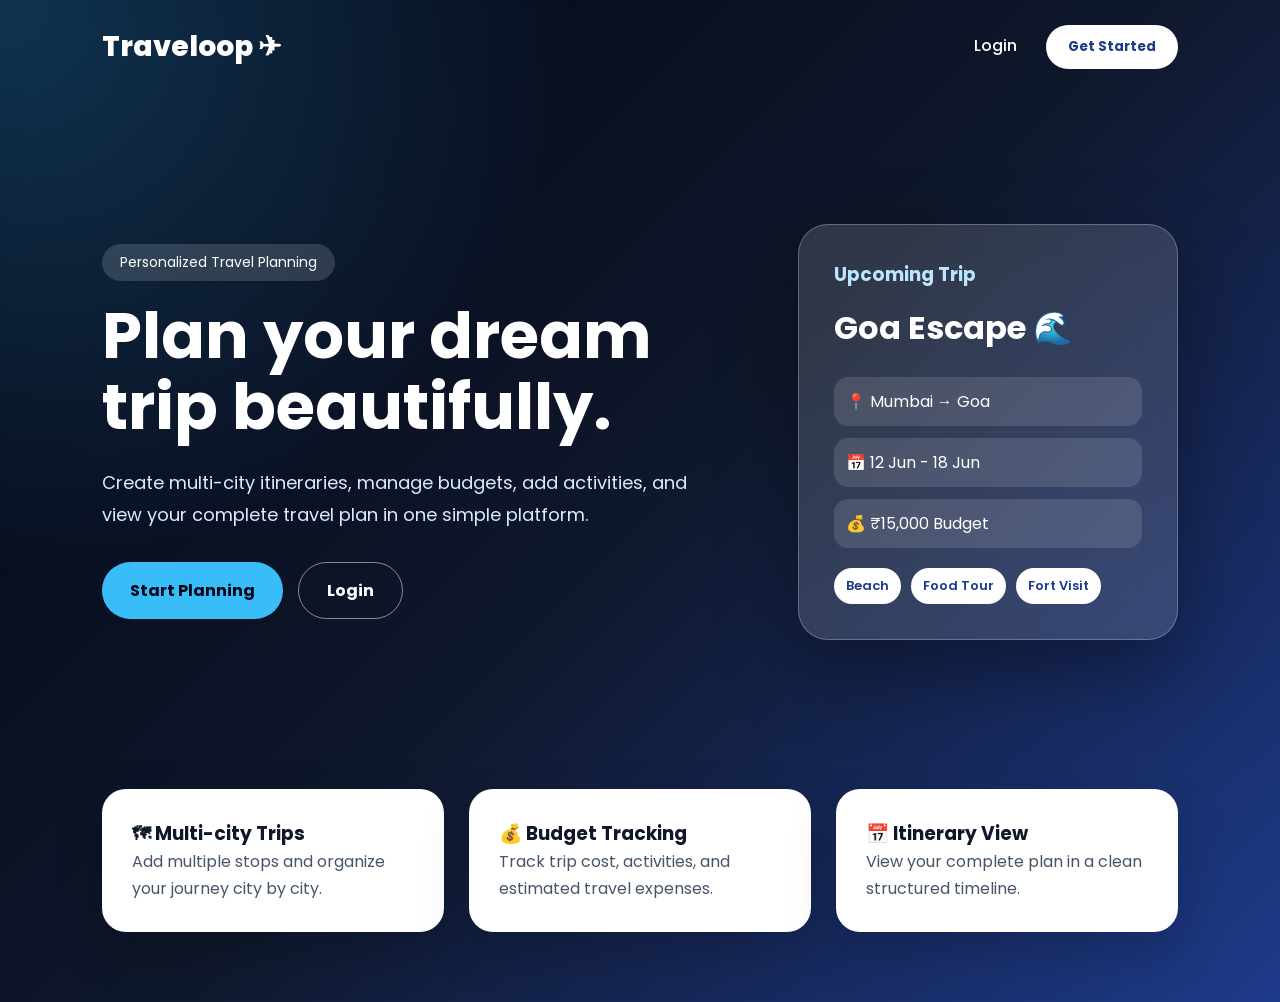
==== Frontend/index.html @ 5a6a584a "Traveloop MVP completed with planner and CRUD features" ====
<!DOCTYPE html>
<html lang="en">
<head>
    <meta charset="UTF-8">
    <meta name="viewport" content="width=device-width, initial-scale=1.0">
    <title>Traveloop - Plan Trips Beautifully</title>
    <link rel="stylesheet" href="style.css">
    <link href="https://fonts.googleapis.com/css2?family=Poppins:wght@300;400;500;600;700;800&display=swap" rel="stylesheet">
</head>

<body class="landing-body">

    <nav class="landing-navbar">
        <h2>Traveloop ✈</h2>

        <div>
            <a href="login.html">Login</a>
            <button onclick="window.location.href='signup.html'">Get Started</button>
        </div>
    </nav>

    <section class="hero-section">

        <div class="hero-content">
            <span class="tagline">Personalized Travel Planning</span>

            <h1>Plan your dream trip beautifully.</h1>

            <p>
                Create multi-city itineraries, manage budgets, add activities,
                and view your complete travel plan in one simple platform.
            </p>

            <div class="hero-buttons">
                <button onclick="window.location.href='signup.html'">Start Planning</button>
                <button class="outline-btn" onclick="window.location.href='login.html'">Login</button>
            </div>
        </div>

        <div class="hero-card">
            <h3>Upcoming Trip</h3>
            <h2>Goa Escape 🌊</h2>

            <div class="mini-info">
                <p>📍 Mumbai → Goa</p>
                <p>📅 12 Jun - 18 Jun</p>
                <p>💰 ₹15,000 Budget</p>
            </div>

            <div class="mini-plan">
                <span>Beach</span>
                <span>Food Tour</span>
                <span>Fort Visit</span>
            </div>
        </div>

    </section>

    <section class="features-section">

        <div class="feature-card">
            <h3>🗺 Multi-city Trips</h3>
            <p>Add multiple stops and organize your journey city by city.</p>
        </div>

        <div class="feature-card">
            <h3>💰 Budget Tracking</h3>
            <p>Track trip cost, activities, and estimated travel expenses.</p>
        </div>

        <div class="feature-card">
            <h3>📅 Itinerary View</h3>
            <p>View your complete plan in a clean structured timeline.</p>
        </div>

    </section>

</body>
</html>
---- Frontend/style.css ----
*{
    margin:0;
    padding:0;
    box-sizing:border-box;
    font-family:'Poppins', sans-serif;
}

body{
    min-height:100vh;
    background:linear-gradient(135deg,#0f172a,#1e3a8a,#38bdf8);
    display:flex;
    justify-content:center;
    align-items:center;
}

/* AUTH */

.signup-container{
    width:900px;
    min-height:550px;
    background:white;
    border-radius:25px;
    overflow:hidden;
    display:flex;
    box-shadow:0 20px 50px rgba(0,0,0,0.3);
}

.left-panel{
    width:50%;
    background:linear-gradient(135deg,#2563eb,#38bdf8);
    color:white;
    padding:60px;
    display:flex;
    flex-direction:column;
    justify-content:center;
}

.left-panel h1{
    font-size:45px;
    margin-bottom:20px;
}

.left-panel p{
    font-size:18px;
    line-height:1.8;
}

.right-panel{
    width:50%;
    display:flex;
    justify-content:center;
    align-items:center;
    background:white;
    padding:40px 0;
}

.form-box{
    width:80%;
}

.form-box h2{
    text-align:center;
    margin-bottom:30px;
    color:#0f172a;
    font-size:32px;
}

.form-box input,
.form-box textarea{
    width:100%;
    padding:15px;
    margin-bottom:18px;
    border:none;
    border-radius:12px;
    background:#f1f5f9;
    font-size:16px;
}

.form-box button{
    width:100%;
    padding:15px;
    border:none;
    border-radius:12px;
    background:#2563eb;
    color:white;
    font-size:18px;
    font-weight:600;
    cursor:pointer;
}

#message,
#loginMessage{
    margin-top:15px;
    text-align:center;
    color:green;
}

.switch-link{
    text-align:center;
    margin-top:20px;
    color:#334155;
    font-size:14px;
}

.switch-link a{
    color:#2563eb;
    text-decoration:none;
    font-weight:600;
}

/* LANDING */

.landing-body{
    min-height:100vh;
    background:
        radial-gradient(circle at top left, rgba(56,189,248,0.25), transparent 35%),
        linear-gradient(135deg,#020617,#0f172a,#1e3a8a);
    display:block;
    color:white;
}

.landing-navbar{
    width:100%;
    padding:25px 8%;
    display:flex;
    justify-content:space-between;
    align-items:center;
}

.landing-navbar h2{
    font-size:28px;
    font-weight:800;
}

.landing-navbar a{
    color:white;
    text-decoration:none;
    margin-right:25px;
    font-weight:500;
}

.landing-navbar button{
    padding:12px 22px;
    border:none;
    border-radius:30px;
    background:white;
    color:#1e3a8a;
    font-weight:700;
    cursor:pointer;
}

.hero-section{
    min-height:75vh;
    padding:40px 8%;
    display:flex;
    align-items:center;
    justify-content:space-between;
    gap:50px;
}

.hero-content{
    max-width:600px;
}

.tagline{
    display:inline-block;
    padding:8px 18px;
    border-radius:30px;
    background:rgba(255,255,255,0.15);
    margin-bottom:20px;
    font-size:14px;
}

.hero-content h1{
    font-size:64px;
    line-height:1.1;
    margin-bottom:25px;
}

.hero-content p{
    font-size:18px;
    line-height:1.8;
    color:#dbeafe;
    margin-bottom:30px;
}

.hero-buttons{
    display:flex;
    gap:15px;
}

.hero-buttons button{
    padding:15px 28px;
    border:none;
    border-radius:30px;
    background:#38bdf8;
    color:#020617;
    font-size:16px;
    font-weight:700;
    cursor:pointer;
}

.hero-buttons .outline-btn{
    background:transparent;
    color:white;
    border:1px solid rgba(255,255,255,0.5);
}

.hero-card{
    width:380px;
    background:rgba(255,255,255,0.14);
    backdrop-filter:blur(18px);
    border:1px solid rgba(255,255,255,0.25);
    border-radius:30px;
    padding:35px;
    box-shadow:0 30px 80px rgba(0,0,0,0.35);
}

.hero-card h3{
    color:#bae6fd;
    margin-bottom:15px;
}

.hero-card h2{
    font-size:32px;
    margin-bottom:25px;
}

.mini-info p{
    background:rgba(255,255,255,0.12);
    padding:12px;
    border-radius:14px;
    margin-bottom:12px;
}

.mini-plan{
    display:flex;
    flex-wrap:wrap;
    gap:10px;
    margin-top:20px;
}

.mini-plan span{
    padding:8px 12px;
    background:white;
    color:#1e3a8a;
    border-radius:20px;
    font-size:13px;
    font-weight:600;
}

.features-section{
    padding:20px 8% 70px;
    display:grid;
    grid-template-columns:repeat(3,1fr);
    gap:25px;
}

.feature-card{
    background:white;
    color:#0f172a;
    padding:30px;
    border-radius:24px;
    box-shadow:0 20px 50px rgba(0,0,0,0.18);
}

.feature-card p{
    color:#475569;
    line-height:1.7;
}

/* GLOBAL APP BODY */

.dashboard-body{
    background:#eef3f8;
    display:block;
}

/* DASHBOARD */

.dashboard-layout{
    min-height:100vh;
    display:flex;
    background:#eef3f8;
}

.sidebar{
    width:250px;
    background:#020617;
    color:white;
    padding:30px 20px;
}

.sidebar h2{
    margin-bottom:40px;
}

.sidebar-menu{
    display:flex;
    flex-direction:column;
    gap:12px;
}

.sidebar-item{
    padding:14px 16px;
    border-radius:14px;
    cursor:pointer;
    color:#cbd5e1;
}

.sidebar-item:hover,
.sidebar-item.active{
    background:#1e293b;
    color:white;
}

.sidebar-footer{
    margin-top:40px;
    color:#94a3b8;
    font-size:14px;
}

.dashboard-main{
    flex:1;
    padding:35px;
}

.dashboard-hero{
    min-height:270px;
    background:
        radial-gradient(circle at top right, rgba(56,189,248,0.35), transparent 30%),
        linear-gradient(135deg,#020617,#1e3a8a,#2563eb);
    border-radius:32px;
    padding:40px;
    color:white;
    display:flex;
    justify-content:space-between;
    align-items:center;
    gap:30px;
    box-shadow:0 25px 60px rgba(15,23,42,0.2);
}

.hero-small-text{
    color:#bae6fd;
    font-weight:600;
    margin-bottom:12px;
}

.dashboard-hero h1{
    font-size:44px;
    margin-bottom:14px;
}

.hero-description{
    color:#dbeafe;
    max-width:520px;
    line-height:1.7;
    margin-bottom:25px;
}

.dashboard-hero button,
.section-top button{
    padding:14px 24px;
    border:none;
    border-radius:16px;
    background:white;
    color:#1e3a8a;
    font-weight:700;
    cursor:pointer;
}

.hero-glass-card{
    width:320px;
    background:rgba(255,255,255,0.15);
    border:1px solid rgba(255,255,255,0.25);
    backdrop-filter:blur(18px);
    border-radius:28px;
    padding:28px;
}

.hero-mini-stats{
    display:grid;
    grid-template-columns:1fr 1fr;
    gap:15px;
    margin-top:20px;
}

.hero-mini-stats div{
    background:rgba(255,255,255,0.14);
    padding:16px;
    border-radius:18px;
}

.dashboard-section{
    margin-top:35px;
}

.section-top{
    display:flex;
    justify-content:space-between;
    align-items:center;
    margin-bottom:24px;
}

.section-top h2{
    color:#0f172a;
    font-size:30px;
}

.section-top button{
    background:#2563eb;
    color:white;
}

.trip-cards-grid{
    display:grid;
    grid-template-columns:repeat(auto-fit,minmax(280px,1fr));
    gap:24px;
}

.modern-trip-card{
    min-height:330px;
    border-radius:28px;
    overflow:hidden;
    background:white;
    box-shadow:0 18px 45px rgba(15,23,42,0.12);
    transition:0.3s;
}

.modern-trip-card:hover{
    transform:translateY(-6px);
}

.trip-gradient{
    height:115px;
    background:linear-gradient(135deg,#38bdf8,#2563eb,#0f172a);
}

.trip-content{
    padding:24px;
}

.trip-badge{
    display:inline-block;
    margin-top:-45px;
    margin-bottom:18px;
    padding:8px 14px;
    border-radius:30px;
    background:white;
    color:#2563eb;
    font-size:13px;
    font-weight:700;
    box-shadow:0 8px 20px rgba(15,23,42,0.12);
}

.trip-content h3{
    font-size:24px;
    color:#0f172a;
    margin-bottom:10px;
}

.trip-description{
    color:#64748b;
    line-height:1.6;
    min-height:50px;
}

.trip-meta{
    display:grid;
    grid-template-columns:1fr 1fr;
    gap:15px;
    margin:22px 0;
}

.trip-meta div{
    background:#f8fafc;
    padding:14px;
    border-radius:16px;
}

.trip-meta small{
    display:block;
    color:#64748b;
    margin-bottom:5px;
}

.trip-content button{
    width:100%;
    padding:13px;
    border:none;
    border-radius:15px;
    background:#2563eb;
    color:white;
    font-weight:700;
    cursor:pointer;
}

.empty-dashboard{
    background:white;
    padding:40px;
    border-radius:28px;
    box-shadow:0 18px 45px rgba(15,23,42,0.1);
}

/* CREATE TRIP */

.form-page{
    min-height:100vh;
    display:flex;
    justify-content:center;
    align-items:center;
    padding:30px;
}

.trip-form-card{
    width:500px;
    background:white;
    padding:40px;
    border-radius:25px;
    box-shadow:0 10px 30px rgba(0,0,0,0.15);
}

.trip-form-card h1{
    text-align:center;
    margin-bottom:30px;
    color:#0f172a;
}

.trip-form-card input,
.trip-form-card textarea,
.trip-form-card select{
    width:100%;
    padding:15px;
    margin-bottom:18px;
    border:none;
    border-radius:12px;
    background:#f1f5f9;
    font-size:15px;
}

.trip-form-card textarea{
    height:120px;
    resize:none;
}

.trip-form-card button{
    width:100%;
    padding:15px;
    border:none;
    border-radius:12px;
    background:#2563eb;
    color:white;
    font-size:17px;
    font-weight:600;
    cursor:pointer;
}

#tripMessage{
    text-align:center;
    margin-top:15px;
    color:green;
}

/* CLEAN PLANNER */

.planner-page{
    min-height:100vh;
    padding:28px 36px;
    background:#eef3f8;
}

.planner-top{
    display:flex;
    justify-content:space-between;
    align-items:center;
    margin-bottom:22px;
}

.planner-top h1{
    font-size:36px;
    color:#0f172a;
}

.page-subtitle{
    color:#64748b;
    margin-top:6px;
}

.planner-top button{
    padding:12px 20px;
    border:none;
    border-radius:14px;
    background:#2563eb;
    color:white;
    font-weight:600;
    cursor:pointer;
}

.planner-box{
    background:white;
    padding:22px;
    border-radius:22px;
    box-shadow:0 12px 32px rgba(15,23,42,0.08);
}

.planner-box h2{
    color:#0f172a;
    margin-bottom:16px;
    font-size:22px;
}

.planner-box input,
.planner-box textarea,
.planner-box select{
    width:100%;
    padding:13px 15px;
    margin-bottom:12px;
    border:none;
    border-radius:14px;
    background:#f1f5f9;
    font-size:14px;
}

.planner-box textarea{
    height:85px;
    resize:none;
}

.planner-box button{
    width:100%;
    padding:13px;
    border:none;
    border-radius:14px;
    background:#2563eb;
    color:white;
    font-weight:700;
    cursor:pointer;
}

.planner-summary{
    display:grid;
    grid-template-columns:repeat(4,1fr);
    gap:16px;
    margin:20px 0 24px;
}

.summary-card{
    background:white;
    padding:20px;
    border-radius:22px;
    box-shadow:0 12px 32px rgba(15,23,42,0.08);
}

.summary-card span{
    color:#64748b;
    font-size:13px;
}

.summary-card h2{
    margin-top:8px;
    font-size:28px;
    color:#0f172a;
}

.planner-grid{
    display:grid;
    grid-template-columns:340px 1fr;
    gap:24px;
    align-items:start;
}

.planner-left{
    display:flex;
    flex-direction:column;
    gap:20px;
}

.planner-right .planner-box{
    min-height:480px;
}

#itineraryContainer{
    display:flex;
    flex-direction:column;
    gap:18px;
}

.timeline-card{
    background:#f8fafc;
    border-left:5px solid #2563eb;
    padding:22px;
    border-radius:22px;
    box-shadow:none;
}

.timeline-card h3{
    color:#0f172a;
    font-size:20px;
    margin-bottom:6px;
    text-transform:capitalize;
}

.timeline-card p{
    color:#64748b;
    font-size:14px;
}

.timeline-dot{
    width:15px;
    height:15px;
    background:#38bdf8;
    border:4px solid white;
    border-radius:50%;
    box-shadow:0 0 0 4px #bfdbfe;
    margin-bottom:14px;
}

.activity-card{
    background:white;
    padding:16px;
    border-radius:18px;
    margin-top:14px;
    box-shadow:0 8px 24px rgba(15,23,42,0.07);
}

.activity-top{
    display:flex;
    justify-content:space-between;
    align-items:center;
    margin-bottom:8px;
}

.activity-top h4{
    color:#0f172a;
    font-size:17px;
    text-transform:capitalize;
}

.activity-top button{
    width:28px;
    height:28px;
    border:none;
    border-radius:10px;
    background:#f8fafc;
    color:#64748b;
    font-size:15px;
    font-weight:600;
    cursor:pointer;
    display:flex;
    align-items:center;
    justify-content:center;
    transition:0.25s ease;
    box-shadow:0 4px 10px rgba(0,0,0,0.05);
}

.activity-top button:hover{
    background:#ef4444;
    color:white;
    transform:scale(1.08);
}

.activity-card p{
    color:#475569;
    margin-bottom:4px;
    font-size:14px;
}

.activity-card small{
    color:#64748b;
}

.empty-box{
    background:#f8fafc;
    padding:24px;
    border-radius:18px;
    text-align:center;
    color:#64748b;
}

.muted-text{
    color:#64748b;
    margin-top:12px;
}

#stopMsg,
#activityMsg{
    color:green;
    font-size:14px;
    margin-top:8px;
}

/* RESPONSIVE */

@media(max-width:950px){
    .dashboard-layout,
    .hero-section,
    .signup-container{
        flex-direction:column;
    }

    .sidebar{
        width:100%;
    }

    .dashboard-main{
        padding:20px;
    }

    .dashboard-hero{
        flex-direction:column;
        align-items:flex-start;
    }

    .hero-glass-card{
        width:100%;
    }

    .planner-page{
        padding:20px;
    }

    .planner-summary{
        grid-template-columns:1fr 1fr;
    }

    .planner-grid{
        grid-template-columns:1fr;
    }

    .features-section{
        grid-template-columns:1fr;
    }

    .left-panel,
    .right-panel{
        width:100%;
    }

    .trip-form-card{
        width:100%;
    }
}

@media(max-width:600px){
    .planner-summary{
        grid-template-columns:1fr;
    }

    .hero-content h1{
        font-size:40px;
    }
}
.stop-top{
    display:flex;
    justify-content:space-between;
    align-items:center;
    gap:12px;
    margin-bottom:8px;
}

.stop-top button{
    padding:7px 14px;
    border:none;
    border-radius:10px;
    background:#f8fafc;
    color:#64748b;
    font-size:13px;
    font-weight:600;
    cursor:pointer;
    transition:0.25s ease;
    box-shadow:0 4px 10px rgba(0,0,0,0.05);
}

.stop-top button:hover{
    background:#ef4444;
    color:white;
}
.trip-actions{
    display:flex;
    gap:10px;
    margin-top:15px;
}

.planner-btn{
    flex:1;
}

.delete-trip-btn{
    width:110px !important;
    background:#f8fafc !important;
    color:#64748b !important;
    border:none;
    border-radius:15px;
    font-weight:600;
    transition:0.25s;
}

.delete-trip-btn:hover{
    background:#ef4444 !important;
    color:white !important;
}
.toast{
    position:fixed;
    top:25px;
    right:25px;
    background:#0f172a;
    color:white;
    padding:14px 20px;
    border-radius:14px;
    box-shadow:0 12px 30px rgba(0,0,0,0.2);
    z-index:9999;
    font-size:14px;
    animation:slideIn 0.3s ease;
}

.toast.success{
    background:#16a34a;
}

.toast.error{
    background:#dc2626;
}

@keyframes slideIn{
    from{
        opacity:0;
        transform:translateX(30px);
    }
    to{
        opacity:1;
        transform:translateX(0);
    }
}
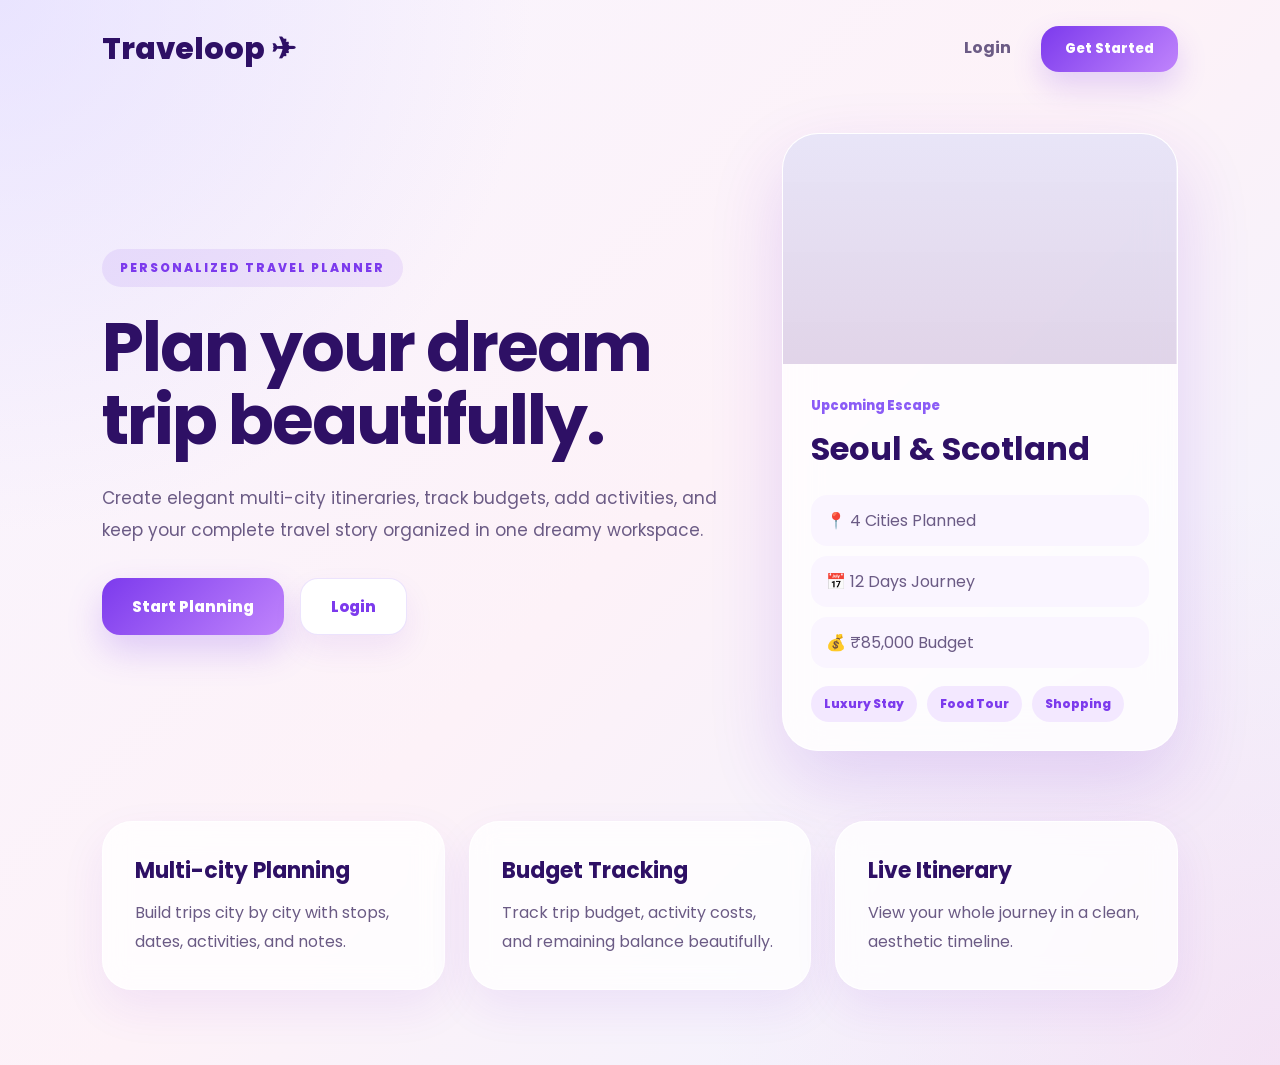
==== commit 5e19345a: "Add rotating trip images and premium dashboard UI" ====
--- a/Frontend/index.html
+++ b/Frontend/index.html
@@ -4,76 +4,111 @@
     <meta charset="UTF-8">
     <meta name="viewport" content="width=device-width, initial-scale=1.0">
     <title>Traveloop - Plan Trips Beautifully</title>
+
     <link rel="stylesheet" href="style.css">
+
     <link href="https://fonts.googleapis.com/css2?family=Poppins:wght@300;400;500;600;700;800&display=swap" rel="stylesheet">
 </head>
 
 <body class="landing-body">
 
-    <nav class="landing-navbar">
-        <h2>Traveloop ✈</h2>
+<nav class="landing-navbar">
+    <h2>Traveloop ✈</h2>
 
-        <div>
-            <a href="login.html">Login</a>
-            <button onclick="window.location.href='signup.html'">Get Started</button>
-        </div>
-    </nav>
+    <div>
+        <a href="login.html">Login</a>
 
-    <section class="hero-section">
+        <button onclick="window.location.href='signup.html'">
+            Get Started
+        </button>
+    </div>
+</nav>
 
-        <div class="hero-content">
-            <span class="tagline">Personalized Travel Planning</span>
+<section class="hero-section premium-landing-hero">
 
-            <h1>Plan your dream trip beautifully.</h1>
+    <div class="hero-content">
 
-            <p>
-                Create multi-city itineraries, manage budgets, add activities,
-                and view your complete travel plan in one simple platform.
-            </p>
+        <span class="tagline">
+            PERSONALIZED TRAVEL PLANNER
+        </span>
 
-            <div class="hero-buttons">
-                <button onclick="window.location.href='signup.html'">Start Planning</button>
-                <button class="outline-btn" onclick="window.location.href='login.html'">Login</button>
-            </div>
+        <h1>
+            Plan your dream trip beautifully.
+        </h1>
+
+        <p>
+            Create elegant multi-city itineraries, track budgets,
+            add activities, and keep your complete travel story
+            organized in one dreamy workspace.
+        </p>
+
+        <div class="hero-buttons">
+            <button onclick="window.location.href='signup.html'">
+                Start Planning
+            </button>
+
+            <button class="outline-btn" onclick="window.location.href='login.html'">
+                Login
+            </button>
         </div>
 
-        <div class="hero-card">
-            <h3>Upcoming Trip</h3>
-            <h2>Goa Escape 🌊</h2>
+    </div>
+
+    <div class="landing-preview-card">
+
+        <div class="preview-image"></div>
+
+        <div class="preview-content">
+
+            <span>Upcoming Escape</span>
+
+            <h2>Seoul & Scotland</h2>
 
             <div class="mini-info">
-                <p>📍 Mumbai → Goa</p>
-                <p>📅 12 Jun - 18 Jun</p>
-                <p>💰 ₹15,000 Budget</p>
+                <p>📍 4 Cities Planned</p>
+                <p>📅 12 Days Journey</p>
+                <p>💰 ₹85,000 Budget</p>
             </div>
 
             <div class="mini-plan">
-                <span>Beach</span>
+                <span>Luxury Stay</span>
                 <span>Food Tour</span>
-                <span>Fort Visit</span>
+                <span>Shopping</span>
             </div>
+
         </div>
 
-    </section>
+    </div>
 
-    <section class="features-section">
+</section>
 
-        <div class="feature-card">
-            <h3>🗺 Multi-city Trips</h3>
-            <p>Add multiple stops and organize your journey city by city.</p>
-        </div>
+<section class="features-section premium-features">
 
-        <div class="feature-card">
-            <h3>💰 Budget Tracking</h3>
-            <p>Track trip cost, activities, and estimated travel expenses.</p>
-        </div>
+    <div class="feature-card">
+        <h3>Multi-city Planning</h3>
+        <p>
+            Build trips city by city with stops, dates,
+            activities, and notes.
+        </p>
+    </div>
 
-        <div class="feature-card">
-            <h3>📅 Itinerary View</h3>
-            <p>View your complete plan in a clean structured timeline.</p>
-        </div>
+    <div class="feature-card">
+        <h3>Budget Tracking</h3>
+        <p>
+            Track trip budget, activity costs,
+            and remaining balance beautifully.
+        </p>
+    </div>
 
-    </section>
+    <div class="feature-card">
+        <h3>Live Itinerary</h3>
+        <p>
+            View your whole journey in a clean,
+            aesthetic timeline.
+        </p>
+    </div>
+
+</section>
 
 </body>
 </html>
--- a/Frontend/style.css
+++ b/Frontend/style.css
@@ -15,97 +15,217 @@
 
 /* AUTH */
 
-.signup-container{
-    width:900px;
-    min-height:550px;
-    background:white;
-    border-radius:25px;
+/* AUTH - CLASSY SOFT LAVENDER */
+
+body:not(.dashboard-body):not(.landing-body){
+    min-height:100vh;
+    background:
+        radial-gradient(circle at top left, rgba(221,214,254,0.65), transparent 32%),
+        radial-gradient(circle at bottom right, rgba(251,207,232,0.55), transparent 34%),
+        linear-gradient(135deg,#f8f5ff,#fdf2f8,#eef2ff);
+    display:flex;
+    justify-content:center;
+    align-items:center;
+    padding:30px;
+}
+
+.auth-card{
+    width:1000px;
+    min-height:610px;
+    background:rgba(255,255,255,0.72);
+    backdrop-filter:blur(22px);
+    border:1px solid rgba(255,255,255,0.8);
+    border-radius:34px;
     overflow:hidden;
     display:flex;
-    box-shadow:0 20px 50px rgba(0,0,0,0.3);
+    box-shadow:0 30px 80px rgba(109,40,217,0.16);
 }
 
 .left-panel{
-    width:50%;
-    background:linear-gradient(135deg,#2563eb,#38bdf8);
-    color:white;
-    padding:60px;
+    width:52%;
+    padding:64px;
     display:flex;
     flex-direction:column;
     justify-content:center;
+    position:relative;
+    overflow:hidden;
+}
+
+.classy-panel{
+    background:
+        linear-gradient(rgba(49,46,129,0.2),rgba(88,28,135,0.28)),
+        url("https://images.unsplash.com/photo-1507525428034-b723cf961d3e?q=80&w=1400&auto=format&fit=crop");
+    background-size:cover;
+    background-position:center;
+    color:white;
+}
+
+.classy-panel::after{
+    content:"";
+    position:absolute;
+    inset:0;
+    background:
+        linear-gradient(135deg,rgba(67,56,202,0.38),rgba(192,132,252,0.16),rgba(244,114,182,0.18));
+    z-index:0;
+}
+
+.left-panel > *{
+    position:relative;
+    z-index:2;
+}
+
+.auth-badge{
+    width:max-content;
+    padding:9px 16px;
+    border-radius:999px;
+    background:rgba(255,255,255,0.22);
+    border:1px solid rgba(255,255,255,0.38);
+    color:white;
+    font-size:12px;
+    letter-spacing:2px;
+    font-weight:700;
+    margin-bottom:24px;
 }
 
 .left-panel h1{
-    font-size:45px;
-    margin-bottom:20px;
+    font-size:54px;
+    line-height:1.12;
+    margin-bottom:22px;
+    font-weight:800;
+    letter-spacing:-1.5px;
+    max-width:430px;
 }
 
 .left-panel p{
-    font-size:18px;
-    line-height:1.8;
+    font-size:17px;
+    line-height:1.9;
+    color:#f8fafc;
+    max-width:430px;
+}
+
+.auth-mini-card{
+    margin-top:38px;
+    width:max-content;
+    min-width:260px;
+    padding:18px 22px;
+    border-radius:22px;
+    background:rgba(255,255,255,0.22);
+    border:1px solid rgba(255,255,255,0.32);
+    backdrop-filter:blur(16px);
+}
+
+.auth-mini-card span{
+    display:block;
+    font-size:12px;
+    color:#f3e8ff;
+    margin-bottom:6px;
+}
+
+.auth-mini-card strong{
+    font-size:15px;
+    color:white;
 }
 
 .right-panel{
-    width:50%;
+    width:48%;
     display:flex;
     justify-content:center;
     align-items:center;
-    background:white;
-    padding:40px 0;
+    background:rgba(255,255,255,0.86);
+    padding:48px;
 }
 
 .form-box{
-    width:80%;
+    width:100%;
+    max-width:380px;
 }
 
 .form-box h2{
-    text-align:center;
-    margin-bottom:30px;
-    color:#0f172a;
-    font-size:32px;
+    text-align:left;
+    margin-bottom:8px;
+    color:#2e1065;
+    font-size:38px;
+    font-weight:800;
+    letter-spacing:-0.7px;
+}
+
+.form-subtitle{
+    color:#7c3aed;
+    font-size:14px;
+    margin-bottom:28px;
+    line-height:1.6;
 }
 
 .form-box input,
 .form-box textarea{
     width:100%;
-    padding:15px;
-    margin-bottom:18px;
-    border:none;
-    border-radius:12px;
-    background:#f1f5f9;
-    font-size:16px;
+    padding:16px 18px;
+    margin-bottom:16px;
+    border:none;
+    border-radius:18px;
+    background:#f8f5ff;
+    color:#2e1065;
+    font-size:15px;
+    box-shadow:inset 0 0 0 1px rgba(167,139,250,0.24);
+    transition:0.25s ease;
+}
+
+.form-box input::placeholder{
+    color:#9f8fc5;
+}
+
+.form-box input:focus,
+.form-box textarea:focus{
+    outline:none;
+    background:white;
+    box-shadow:
+        0 0 0 4px rgba(196,181,253,0.35),
+        inset 0 0 0 1px rgba(139,92,246,0.35);
 }
 
 .form-box button{
     width:100%;
-    padding:15px;
-    border:none;
-    border-radius:12px;
-    background:#2563eb;
-    color:white;
-    font-size:18px;
-    font-weight:600;
+    padding:16px;
+    border:none;
+    border-radius:18px;
+    background:linear-gradient(135deg,#7c3aed,#c084fc,#f0abfc);
+    color:white;
+    font-size:16px;
+    font-weight:800;
     cursor:pointer;
+    box-shadow:0 16px 35px rgba(124,58,237,0.28);
+    transition:0.25s ease;
+}
+
+.form-box button:hover{
+    transform:translateY(-2px);
+    box-shadow:0 20px 45px rgba(124,58,237,0.35);
 }
 
 #message,
 #loginMessage{
-    margin-top:15px;
+    margin-top:14px;
     text-align:center;
     color:green;
+    font-weight:600;
+    font-size:14px;
 }
 
 .switch-link{
     text-align:center;
-    margin-top:20px;
-    color:#334155;
+    margin-top:22px;
+    color:#6b5b85;
     font-size:14px;
 }
 
 .switch-link a{
-    color:#2563eb;
+    color:#7c3aed;
     text-decoration:none;
-    font-weight:600;
+    font-weight:800;
+}
+
+.switch-link a:hover{
+    text-decoration:underline;
 }
 
 /* LANDING */
@@ -278,121 +398,206 @@
 
 /* DASHBOARD */
 
+/* DASHBOARD PREMIUM */
+
+.dashboard-body{
+    background:
+        radial-gradient(circle at top left, rgba(221,214,254,0.4), transparent 28%),
+        radial-gradient(circle at bottom right, rgba(251,207,232,0.32), transparent 30%),
+        linear-gradient(135deg,#f8f5ff,#fdf2f8,#eef2ff);
+    display:block;
+}
+
 .dashboard-layout{
     min-height:100vh;
     display:flex;
-    background:#eef3f8;
-}
+    gap:24px;
+    padding:24px;
+}
+
+/* SIDEBAR */
 
 .sidebar{
-    width:250px;
-    background:#020617;
-    color:white;
-    padding:30px 20px;
+    width:260px;
+    background:rgba(255,255,255,0.72);
+    backdrop-filter:blur(20px);
+    border:1px solid rgba(255,255,255,0.9);
+    border-radius:32px;
+    padding:32px 22px;
+    display:flex;
+    flex-direction:column;
+    justify-content:space-between;
+    box-shadow:0 18px 45px rgba(109,40,217,0.08);
 }
 
 .sidebar h2{
-    margin-bottom:40px;
+    color:#2e1065;
+    font-size:30px;
+    margin-bottom:38px;
+    font-weight:800;
 }
 
 .sidebar-menu{
     display:flex;
     flex-direction:column;
-    gap:12px;
+    gap:14px;
 }
 
 .sidebar-item{
-    padding:14px 16px;
-    border-radius:14px;
+    padding:16px 18px;
+    border-radius:18px;
     cursor:pointer;
-    color:#cbd5e1;
-}
-
-.sidebar-item:hover,
+    color:#6b5b85;
+    font-weight:600;
+    transition:0.25s ease;
+}
+
+.sidebar-item:hover{
+    background:#f3e8ff;
+    color:#7c3aed;
+    transform:translateX(3px);
+}
+
 .sidebar-item.active{
-    background:#1e293b;
-    color:white;
+    background:linear-gradient(135deg,#7c3aed,#c084fc);
+    color:white;
+    box-shadow:0 12px 25px rgba(124,58,237,0.24);
 }
 
 .sidebar-footer{
-    margin-top:40px;
-    color:#94a3b8;
+    margin-top:30px;
+    color:#8b5cf6;
     font-size:14px;
-}
+    font-weight:600;
+}
+
+/* MAIN */
 
 .dashboard-main{
     flex:1;
-    padding:35px;
-}
+}
+
+/* HERO */
 
 .dashboard-hero{
-    min-height:270px;
+    min-height:310px;
     background:
-        radial-gradient(circle at top right, rgba(56,189,248,0.35), transparent 30%),
-        linear-gradient(135deg,#020617,#1e3a8a,#2563eb);
-    border-radius:32px;
-    padding:40px;
+        linear-gradient(rgba(67,56,202,0.22),rgba(88,28,135,0.22)),
+        url("https://images.unsplash.com/photo-1507525428034-b723cf961d3e?q=80&w=1400&auto=format&fit=crop");
+    background-size:cover;
+    background-position:center;
+    border-radius:38px;
+    padding:45px;
     color:white;
     display:flex;
     justify-content:space-between;
     align-items:center;
-    gap:30px;
-    box-shadow:0 25px 60px rgba(15,23,42,0.2);
+    gap:40px;
+    overflow:hidden;
+    position:relative;
+    box-shadow:0 28px 70px rgba(109,40,217,0.16);
+}
+
+.dashboard-hero::after{
+    content:"";
+    position:absolute;
+    inset:0;
+    background:
+        linear-gradient(135deg,
+        rgba(91,33,182,0.32),
+        rgba(192,132,252,0.16),
+        rgba(244,114,182,0.18));
+}
+
+.dashboard-hero > *{
+    position:relative;
+    z-index:2;
 }
 
 .hero-small-text{
-    color:#bae6fd;
+    display:inline-block;
+    padding:9px 15px;
+    border-radius:999px;
+    background:rgba(255,255,255,0.16);
+    border:1px solid rgba(255,255,255,0.22);
+    color:white;
     font-weight:600;
-    margin-bottom:12px;
+    margin-bottom:18px;
 }
 
 .dashboard-hero h1{
-    font-size:44px;
-    margin-bottom:14px;
+    font-size:54px;
+    line-height:1.12;
+    margin-bottom:16px;
+    font-weight:800;
+    max-width:520px;
 }
 
 .hero-description{
-    color:#dbeafe;
+    color:#f8fafc;
     max-width:520px;
-    line-height:1.7;
-    margin-bottom:25px;
+    line-height:1.9;
+    margin-bottom:28px;
+    font-size:16px;
 }
 
 .dashboard-hero button,
 .section-top button{
     padding:14px 24px;
     border:none;
-    border-radius:16px;
+    border-radius:18px;
     background:white;
-    color:#1e3a8a;
-    font-weight:700;
+    color:#7c3aed;
+    font-weight:800;
     cursor:pointer;
+    transition:0.25s ease;
+}
+
+.dashboard-hero button:hover,
+.section-top button:hover{
+    transform:translateY(-2px);
 }
 
 .hero-glass-card{
-    width:320px;
-    background:rgba(255,255,255,0.15);
-    border:1px solid rgba(255,255,255,0.25);
-    backdrop-filter:blur(18px);
-    border-radius:28px;
-    padding:28px;
+    width:330px;
+    background:rgba(255,255,255,0.18);
+    border:1px solid rgba(255,255,255,0.22);
+    backdrop-filter:blur(20px);
+    border-radius:30px;
+    padding:30px;
+}
+
+.hero-glass-card span{
+    color:#f3e8ff;
+    font-size:13px;
+}
+
+.hero-glass-card h2{
+    margin:14px 0 24px;
+    font-size:32px;
+    line-height:1.3;
 }
 
 .hero-mini-stats{
     display:grid;
     grid-template-columns:1fr 1fr;
-    gap:15px;
-    margin-top:20px;
+    gap:16px;
 }
 
 .hero-mini-stats div{
-    background:rgba(255,255,255,0.14);
-    padding:16px;
-    border-radius:18px;
-}
+    background:rgba(255,255,255,0.15);
+    padding:18px;
+    border-radius:20px;
+}
+
+.hero-mini-stats strong{
+    font-size:26px;
+}
+
+/* SECTION */
 
 .dashboard-section{
-    margin-top:35px;
+    margin-top:34px;
 }
 
 .section-top{
@@ -403,28 +608,33 @@
 }
 
 .section-top h2{
-    color:#0f172a;
-    font-size:30px;
+    color:#2e1065;
+    font-size:34px;
+    font-weight:800;
 }
 
 .section-top button{
-    background:#2563eb;
-    color:white;
-}
+    background:linear-gradient(135deg,#7c3aed,#c084fc);
+    color:white;
+    box-shadow:0 14px 30px rgba(124,58,237,0.18);
+}
+
+/* TRIPS */
 
 .trip-cards-grid{
     display:grid;
-    grid-template-columns:repeat(auto-fit,minmax(280px,1fr));
+    grid-template-columns:repeat(auto-fit,minmax(300px,1fr));
     gap:24px;
 }
 
 .modern-trip-card{
-    min-height:330px;
-    border-radius:28px;
+    border-radius:32px;
     overflow:hidden;
-    background:white;
-    box-shadow:0 18px 45px rgba(15,23,42,0.12);
-    transition:0.3s;
+    background:rgba(255,255,255,0.78);
+    backdrop-filter:blur(16px);
+    border:1px solid rgba(255,255,255,0.82);
+    box-shadow:0 18px 45px rgba(109,40,217,0.1);
+    transition:0.28s ease;
 }
 
 .modern-trip-card:hover{
@@ -432,8 +642,21 @@
 }
 
 .trip-gradient{
-    height:115px;
-    background:linear-gradient(135deg,#38bdf8,#2563eb,#0f172a);
+    height:165px;
+    background-size:cover;
+    background-position:center;
+    position:relative;
+}
+
+.trip-gradient::after{
+    content:"";
+    position:absolute;
+    inset:0;
+    background:
+        linear-gradient(
+            rgba(67,56,202,0.12),
+            rgba(88,28,135,0.22)
+        );
 }
 
 .trip-content{
@@ -442,64 +665,111 @@
 
 .trip-badge{
     display:inline-block;
-    margin-top:-45px;
+    margin-top:-48px;
     margin-bottom:18px;
-    padding:8px 14px;
-    border-radius:30px;
+    padding:9px 16px;
+    border-radius:999px;
     background:white;
-    color:#2563eb;
-    font-size:13px;
-    font-weight:700;
-    box-shadow:0 8px 20px rgba(15,23,42,0.12);
+    color:#7c3aed;
+    font-size:12px;
+    font-weight:800;
+    box-shadow:0 10px 20px rgba(109,40,217,0.12);
 }
 
 .trip-content h3{
-    font-size:24px;
-    color:#0f172a;
+    font-size:25px;
+    color:#2e1065;
     margin-bottom:10px;
 }
 
 .trip-description{
-    color:#64748b;
-    line-height:1.6;
-    min-height:50px;
+    color:#6b5b85;
+    line-height:1.8;
+    min-height:55px;
 }
 
 .trip-meta{
     display:grid;
     grid-template-columns:1fr 1fr;
-    gap:15px;
+    gap:14px;
     margin:22px 0;
 }
 
 .trip-meta div{
-    background:#f8fafc;
-    padding:14px;
-    border-radius:16px;
+    background:#faf5ff;
+    padding:16px;
+    border-radius:18px;
 }
 
 .trip-meta small{
     display:block;
-    color:#64748b;
-    margin-bottom:5px;
-}
-
-.trip-content button{
-    width:100%;
-    padding:13px;
-    border:none;
-    border-radius:15px;
-    background:#2563eb;
-    color:white;
+    color:#8b5cf6;
+    margin-bottom:6px;
+    font-weight:600;
+}
+
+.trip-actions{
+    display:flex;
+    gap:12px;
+    margin-top:15px;
+}
+
+.planner-btn{
+    flex:1;
+    border:none;
+    border-radius:16px;
+    background:linear-gradient(135deg,#7c3aed,#c084fc);
+    color:white;
+    padding:14px;
     font-weight:700;
     cursor:pointer;
 }
 
+.delete-trip-btn{
+    width:110px;
+    border:none;
+    border-radius:16px;
+    background:#f8f5ff;
+    color:#7c3aed;
+    font-weight:700;
+    cursor:pointer;
+    transition:0.25s ease;
+}
+
+.delete-trip-btn:hover{
+    background:#ef4444;
+    color:white;
+}
+
+/* EMPTY */
+
 .empty-dashboard{
-    background:white;
-    padding:40px;
-    border-radius:28px;
-    box-shadow:0 18px 45px rgba(15,23,42,0.1);
+    background:rgba(255,255,255,0.82);
+    backdrop-filter:blur(14px);
+    padding:45px;
+    border-radius:30px;
+    box-shadow:0 18px 45px rgba(109,40,217,0.08);
+    text-align:center;
+}
+
+.empty-dashboard h3{
+    color:#2e1065;
+    margin-bottom:12px;
+}
+
+.empty-dashboard p{
+    color:#6b5b85;
+    margin-bottom:20px;
+}
+
+.empty-dashboard button{
+    padding:14px 24px;
+    border:none;
+    border-radius:16px;
+    background:linear-gradient(135deg,#7c3aed,#c084fc);
+    color:white;
+    font-weight:700;
+    cursor:pointer;
 }
 
 /* CREATE TRIP */
@@ -563,194 +833,276 @@
 
 /* CLEAN PLANNER */
 
+/* PREMIUM PLANNER */
+
 .planner-page{
     min-height:100vh;
-    padding:28px 36px;
-    background:#eef3f8;
+    padding:32px;
+    background:
+        radial-gradient(circle at top left, rgba(221,214,254,0.45), transparent 28%),
+        radial-gradient(circle at bottom right, rgba(251,207,232,0.34), transparent 30%),
+        linear-gradient(135deg,#f8f5ff,#fdf2f8,#eef2ff);
 }
 
 .planner-top{
     display:flex;
     justify-content:space-between;
     align-items:center;
-    margin-bottom:22px;
+    margin-bottom:28px;
 }
 
 .planner-top h1{
-    font-size:36px;
-    color:#0f172a;
+    font-size:48px;
+    color:#2e1065;
+    font-weight:800;
+    letter-spacing:-1px;
 }
 
 .page-subtitle{
-    color:#64748b;
-    margin-top:6px;
+    color:#7c3aed;
+    margin-top:10px;
+    font-size:15px;
 }
 
 .planner-top button{
-    padding:12px 20px;
-    border:none;
-    border-radius:14px;
-    background:#2563eb;
-    color:white;
-    font-weight:600;
+    padding:14px 24px;
+    border:none;
+    border-radius:18px;
+    background:white;
+    color:#7c3aed;
+    font-weight:800;
     cursor:pointer;
+    box-shadow:0 12px 30px rgba(124,58,237,0.14);
+    transition:0.25s ease;
+}
+
+.planner-top button:hover{
+    transform:translateY(-2px);
 }
 
 .planner-box{
-    background:white;
-    padding:22px;
-    border-radius:22px;
-    box-shadow:0 12px 32px rgba(15,23,42,0.08);
+    background:rgba(255,255,255,0.78);
+    backdrop-filter:blur(16px);
+    border:1px solid rgba(255,255,255,0.88);
+    padding:26px;
+    border-radius:30px;
+    box-shadow:0 18px 45px rgba(109,40,217,0.08);
 }
 
 .planner-box h2{
-    color:#0f172a;
-    margin-bottom:16px;
-    font-size:22px;
+    color:#2e1065;
+    margin-bottom:18px;
+    font-size:24px;
+    font-weight:800;
 }
 
 .planner-box input,
 .planner-box textarea,
 .planner-box select{
     width:100%;
-    padding:13px 15px;
-    margin-bottom:12px;
-    border:none;
-    border-radius:14px;
-    background:#f1f5f9;
+    padding:15px 16px;
+    margin-bottom:14px;
+    border:none;
+    border-radius:18px;
+    background:#f8f5ff;
     font-size:14px;
+    color:#2e1065;
+    box-shadow:inset 0 0 0 1px rgba(167,139,250,0.18);
+}
+
+.planner-box input:focus,
+.planner-box textarea:focus,
+.planner-box select:focus{
+    outline:none;
+    background:white;
+    box-shadow:
+        0 0 0 4px rgba(196,181,253,0.28),
+        inset 0 0 0 1px rgba(139,92,246,0.35);
 }
 
 .planner-box textarea{
-    height:85px;
+    height:90px;
     resize:none;
 }
 
 .planner-box button{
     width:100%;
-    padding:13px;
-    border:none;
-    border-radius:14px;
-    background:#2563eb;
-    color:white;
-    font-weight:700;
+    padding:15px;
+    border:none;
+    border-radius:18px;
+    background:linear-gradient(135deg,#7c3aed,#c084fc);
+    color:white;
+    font-weight:800;
     cursor:pointer;
+    transition:0.25s ease;
+    box-shadow:0 16px 35px rgba(124,58,237,0.2);
+}
+
+.planner-box button:hover{
+    transform:translateY(-2px);
 }
 
 .planner-summary{
     display:grid;
     grid-template-columns:repeat(4,1fr);
-    gap:16px;
-    margin:20px 0 24px;
+    gap:18px;
+    margin:26px 0 30px;
 }
 
 .summary-card{
-    background:white;
-    padding:20px;
-    border-radius:22px;
-    box-shadow:0 12px 32px rgba(15,23,42,0.08);
+    background:rgba(255,255,255,0.78);
+    backdrop-filter:blur(14px);
+    border:1px solid rgba(255,255,255,0.82);
+    padding:24px;
+    border-radius:28px;
+    box-shadow:0 18px 45px rgba(109,40,217,0.08);
 }
 
 .summary-card span{
-    color:#64748b;
+    color:#8b5cf6;
     font-size:13px;
+    font-weight:700;
 }
 
 .summary-card h2{
-    margin-top:8px;
-    font-size:28px;
-    color:#0f172a;
+    margin-top:12px;
+    font-size:34px;
+    color:#2e1065;
 }
 
 .planner-grid{
     display:grid;
-    grid-template-columns:340px 1fr;
-    gap:24px;
+    grid-template-columns:360px 1fr;
+    gap:26px;
     align-items:start;
 }
 
 .planner-left{
     display:flex;
     flex-direction:column;
-    gap:20px;
+    gap:22px;
 }
 
 .planner-right .planner-box{
-    min-height:480px;
+    min-height:600px;
 }
 
 #itineraryContainer{
     display:flex;
     flex-direction:column;
-    gap:18px;
-}
+    gap:22px;
+}
+
+/* TIMELINE */
 
 .timeline-card{
-    background:#f8fafc;
-    border-left:5px solid #2563eb;
-    padding:22px;
-    border-radius:22px;
-    box-shadow:none;
+    background:linear-gradient(135deg,#ffffff,#faf5ff);
+    border:none;
+    padding:26px;
+    border-radius:28px;
+    position:relative;
+    box-shadow:0 14px 38px rgba(109,40,217,0.08);
+    overflow:hidden;
+}
+
+.timeline-card::before{
+    content:"";
+    position:absolute;
+    left:30px;
+    top:0;
+    width:4px;
+    height:100%;
+    background:linear-gradient(#c084fc,#f0abfc);
+}
+
+.timeline-dot{
+    width:18px;
+    height:18px;
+    background:#7c3aed;
+    border:5px solid #ede9fe;
+    border-radius:50%;
+    margin-bottom:18px;
+    position:relative;
+    z-index:2;
+}
+
+.stop-top{
+    display:flex;
+    justify-content:space-between;
+    align-items:center;
+    gap:14px;
+    margin-bottom:8px;
 }
 
 .timeline-card h3{
-    color:#0f172a;
-    font-size:20px;
-    margin-bottom:6px;
+    color:#2e1065;
+    font-size:24px;
+    font-weight:800;
     text-transform:capitalize;
 }
 
 .timeline-card p{
-    color:#64748b;
+    color:#6b5b85;
+    line-height:1.7;
     font-size:14px;
 }
 
-.timeline-dot{
-    width:15px;
-    height:15px;
-    background:#38bdf8;
-    border:4px solid white;
-    border-radius:50%;
-    box-shadow:0 0 0 4px #bfdbfe;
-    margin-bottom:14px;
-}
+.stop-top button{
+    padding:9px 15px;
+    border:none;
+    border-radius:14px;
+    background:#f8f5ff;
+    color:#7c3aed;
+    font-size:13px;
+    font-weight:700;
+    cursor:pointer;
+    transition:0.25s ease;
+}
+
+.stop-top button:hover{
+    background:#ef4444;
+    color:white;
+}
+
+/* ACTIVITY */
 
 .activity-card{
     background:white;
-    padding:16px;
-    border-radius:18px;
-    margin-top:14px;
-    box-shadow:0 8px 24px rgba(15,23,42,0.07);
+    padding:18px;
+    border-radius:22px;
+    margin-top:16px;
+    box-shadow:0 10px 24px rgba(109,40,217,0.08);
+    border:1px solid rgba(237,233,254,0.8);
 }
 
 .activity-top{
     display:flex;
     justify-content:space-between;
     align-items:center;
-    margin-bottom:8px;
+    margin-bottom:10px;
 }
 
 .activity-top h4{
-    color:#0f172a;
-    font-size:17px;
+    color:#2e1065;
+    font-size:18px;
+    font-weight:700;
     text-transform:capitalize;
 }
 
 .activity-top button{
-    width:28px;
-    height:28px;
-    border:none;
-    border-radius:10px;
-    background:#f8fafc;
-    color:#64748b;
+    width:32px;
+    height:32px;
+    border:none;
+    border-radius:12px;
+    background:#f8f5ff;
+    color:#7c3aed;
     font-size:15px;
-    font-weight:600;
+    font-weight:700;
     cursor:pointer;
     display:flex;
     align-items:center;
     justify-content:center;
     transition:0.25s ease;
-    box-shadow:0 4px 10px rgba(0,0,0,0.05);
 }
 
 .activity-top button:hover{
@@ -760,33 +1112,41 @@
 }
 
 .activity-card p{
-    color:#475569;
-    margin-bottom:4px;
+    color:#6b5b85;
+    margin-bottom:5px;
     font-size:14px;
+    line-height:1.7;
 }
 
 .activity-card small{
-    color:#64748b;
-}
+    display:inline-block;
+    margin:8px 0;
+    color:#8b5cf6;
+    font-weight:600;
+}
+
+/* EMPTY */
 
 .empty-box{
-    background:#f8fafc;
-    padding:24px;
-    border-radius:18px;
+    background:#faf5ff;
+    padding:30px;
+    border-radius:24px;
     text-align:center;
-    color:#64748b;
+    color:#7c3aed;
+    font-weight:600;
 }
 
 .muted-text{
-    color:#64748b;
+    color:#8b5cf6;
     margin-top:12px;
 }
 
 #stopMsg,
 #activityMsg{
-    color:green;
+    color:#16a34a;
     font-size:14px;
-    margin-top:8px;
+    margin-top:10px;
+    font-weight:600;
 }
 
 /* RESPONSIVE */
@@ -930,4 +1290,430 @@
         opacity:1;
         transform:translateX(0);
     }
+}
+/* CREATE TRIP PREMIUM REDESIGN */
+
+.create-trip-body{
+    background:
+        radial-gradient(circle at top left, rgba(221,214,254,0.65), transparent 32%),
+        radial-gradient(circle at bottom right, rgba(251,207,232,0.55), transparent 34%),
+        linear-gradient(135deg,#f8f5ff,#fdf2f8,#eef2ff);
+}
+
+.create-trip-page{
+    min-height:100vh;
+    display:grid;
+    grid-template-columns:1fr 520px;
+    gap:40px;
+    align-items:center;
+    padding:50px 8%;
+}
+
+.create-trip-hero{
+    color:#2e1065;
+}
+
+.create-trip-hero span{
+    display:inline-block;
+    padding:9px 16px;
+    border-radius:999px;
+    background:rgba(124,58,237,0.1);
+    color:#7c3aed;
+    font-size:12px;
+    letter-spacing:2px;
+    font-weight:800;
+    margin-bottom:22px;
+}
+
+.create-trip-hero h1{
+    font-size:56px;
+    line-height:1.12;
+    max-width:600px;
+    margin-bottom:22px;
+}
+
+.create-trip-hero p{
+    max-width:520px;
+    color:#6b5b85;
+    font-size:17px;
+    line-height:1.9;
+    margin-bottom:30px;
+}
+
+.create-trip-hero button{
+    padding:14px 24px;
+    border:none;
+    border-radius:16px;
+    background:white;
+    color:#7c3aed;
+    font-weight:800;
+    cursor:pointer;
+    box-shadow:0 14px 30px rgba(124,58,237,0.15);
+}
+
+.premium-trip-card{
+    width:100%;
+    background:rgba(255,255,255,0.86);
+    backdrop-filter:blur(20px);
+    border:1px solid rgba(255,255,255,0.85);
+    box-shadow:0 30px 70px rgba(109,40,217,0.16);
+    border-radius:34px;
+    padding:42px;
+}
+
+.premium-trip-card h1{
+    text-align:left;
+    margin-bottom:8px;
+    color:#2e1065;
+    font-size:34px;
+}
+
+.premium-trip-card .form-subtitle{
+    color:#7c3aed;
+    font-size:14px;
+    margin-bottom:26px;
+}
+
+.premium-trip-card input,
+.premium-trip-card textarea{
+    background:#f8f5ff;
+    border-radius:18px;
+    box-shadow:inset 0 0 0 1px rgba(167,139,250,0.24);
+    color:#2e1065;
+}
+
+.premium-trip-card input:focus,
+.premium-trip-card textarea:focus{
+    outline:none;
+    background:white;
+    box-shadow:
+        0 0 0 4px rgba(196,181,253,0.35),
+        inset 0 0 0 1px rgba(139,92,246,0.35);
+}
+
+.date-grid{
+    display:grid;
+    grid-template-columns:1fr 1fr;
+    gap:14px;
+}
+
+.premium-trip-card button{
+    border-radius:18px;
+    background:linear-gradient(135deg,#7c3aed,#c084fc,#f0abfc);
+    box-shadow:0 16px 35px rgba(124,58,237,0.28);
+    font-weight:800;
+}
+
+.premium-trip-card button:hover{
+    transform:translateY(-2px);
+}
+
+@media(max-width:900px){
+    .create-trip-page{
+        grid-template-columns:1fr;
+        padding:30px;
+    }
+
+    .create-trip-hero h1{
+        font-size:40px;
+    }
+
+    .date-grid{
+        grid-template-columns:1fr;
+    }
+}
+/* FINAL PLANNER FIXES */
+
+.select-trip-box{
+    margin-bottom:25px;
+}
+
+.timeline-card{
+    padding-left:76px !important;
+    overflow:visible !important;
+}
+
+.timeline-card::before{
+    left:36px !important;
+    top:34px !important;
+    height:calc(100% - 68px) !important;
+}
+
+.timeline-dot{
+    position:absolute !important;
+    left:28px !important;
+    top:34px !important;
+    margin:0 !important;
+    z-index:3 !important;
+}
+
+.timeline-content{
+    position:relative;
+    z-index:4;
+}
+
+.stop-top{
+    display:flex !important;
+    justify-content:space-between !important;
+    align-items:flex-start !important;
+    gap:18px !important;
+    margin-bottom:12px !important;
+}
+
+.stop-top h3{
+    margin-bottom:6px !important;
+    line-height:1.25 !important;
+}
+
+.stop-top button{
+    width:auto !important;
+    min-width:80px !important;
+    padding:9px 15px !important;
+    border:none !important;
+    border-radius:14px !important;
+    background:#f8f5ff !important;
+    color:#7c3aed !important;
+    box-shadow:none !important;
+    font-size:13px !important;
+    font-weight:700 !important;
+    cursor:pointer !important;
+}
+
+.stop-top button:hover{
+    background:#ef4444 !important;
+    color:white !important;
+}
+
+.itinerary-box{
+    overflow:hidden;
+}
+
+@media(max-width:700px){
+    .timeline-card{
+        padding-left:60px !important;
+    }
+
+    .timeline-card::before{
+        left:28px !important;
+    }
+
+    .timeline-dot{
+        left:20px !important;
+    }
+
+    .stop-top{
+        flex-direction:column !important;
+    }
+}
+/* PREMIUM LANDING REDESIGN */
+
+.landing-body{
+    min-height:100vh;
+    background:
+        radial-gradient(circle at top left, rgba(221,214,254,0.55), transparent 32%),
+        radial-gradient(circle at bottom right, rgba(251,207,232,0.45), transparent 34%),
+        linear-gradient(135deg,#f8f5ff,#fdf2f8,#eef2ff);
+    display:block;
+    color:#2e1065;
+}
+
+.landing-navbar{
+    width:100%;
+    padding:26px 8%;
+    display:flex;
+    justify-content:space-between;
+    align-items:center;
+}
+
+.landing-navbar h2{
+    font-size:30px;
+    font-weight:800;
+    color:#2e1065;
+}
+
+.landing-navbar a{
+    color:#6b5b85;
+    text-decoration:none;
+    margin-right:26px;
+    font-weight:700;
+}
+
+.landing-navbar button{
+    padding:13px 24px;
+    border:none;
+    border-radius:18px;
+    background:linear-gradient(135deg,#7c3aed,#c084fc);
+    color:white;
+    font-weight:800;
+    cursor:pointer;
+    box-shadow:0 14px 30px rgba(124,58,237,0.2);
+}
+
+.premium-landing-hero{
+    min-height:78vh;
+    padding:35px 8% 60px;
+    display:flex;
+    align-items:center;
+    justify-content:space-between;
+    gap:60px;
+}
+
+.hero-content{
+    max-width:620px;
+}
+
+.tagline{
+    display:inline-block;
+    padding:10px 18px;
+    border-radius:999px;
+    background:rgba(124,58,237,0.1);
+    color:#7c3aed;
+    margin-bottom:24px;
+    font-size:12px;
+    font-weight:800;
+    letter-spacing:2px;
+}
+
+.hero-content h1{
+    font-size:68px;
+    line-height:1.08;
+    color:#2e1065;
+    margin-bottom:24px;
+    letter-spacing:-2px;
+}
+
+.hero-content p{
+    font-size:17px;
+    line-height:1.9;
+    color:#6b5b85;
+    margin-bottom:32px;
+}
+
+.hero-buttons{
+    display:flex;
+    gap:16px;
+}
+
+.hero-buttons button{
+    padding:16px 30px;
+    border:none;
+    border-radius:18px;
+    background:linear-gradient(135deg,#7c3aed,#c084fc);
+    color:white;
+    font-size:15px;
+    font-weight:800;
+    cursor:pointer;
+    box-shadow:0 16px 35px rgba(124,58,237,0.22);
+}
+
+.hero-buttons .outline-btn{
+    background:white;
+    color:#7c3aed;
+    border:1px solid rgba(124,58,237,0.14);
+    box-shadow:0 14px 30px rgba(109,40,217,0.08);
+}
+
+.landing-preview-card{
+    width:420px;
+    background:rgba(255,255,255,0.78);
+    backdrop-filter:blur(18px);
+    border:1px solid rgba(255,255,255,0.85);
+    border-radius:36px;
+    overflow:hidden;
+    box-shadow:0 30px 75px rgba(109,40,217,0.16);
+}
+
+.preview-image{
+    height:230px;
+    background:
+        linear-gradient(rgba(67,56,202,0.12),rgba(88,28,135,0.18)),
+        url("https://images.unsplash.com/photo-1493558103817-58b2924bce98?q=80&w=1200&auto=format&fit=crop");
+    background-size:cover;
+    background-position:center;
+}
+
+.preview-content{
+    padding:28px;
+}
+
+.preview-content span{
+    color:#8b5cf6;
+    font-size:13px;
+    font-weight:800;
+}
+
+.preview-content h2{
+    color:#2e1065;
+    font-size:32px;
+    margin:8px 0 22px;
+}
+
+.mini-info p{
+    background:#faf5ff;
+    color:#6b5b85;
+    padding:13px 15px;
+    border-radius:16px;
+    margin-bottom:10px;
+}
+
+.mini-plan{
+    display:flex;
+    flex-wrap:wrap;
+    gap:10px;
+    margin-top:18px;
+}
+
+.mini-plan span{
+    padding:9px 13px;
+    background:#f3e8ff;
+    color:#7c3aed;
+    border-radius:999px;
+    font-size:12px;
+    font-weight:800;
+}
+
+.premium-features{
+    padding:10px 8% 75px;
+    display:grid;
+    grid-template-columns:repeat(3,1fr);
+    gap:24px;
+}
+
+.feature-card{
+    background:rgba(255,255,255,0.78);
+    backdrop-filter:blur(14px);
+    border:1px solid rgba(255,255,255,0.85);
+    color:#2e1065;
+    padding:32px;
+    border-radius:30px;
+    box-shadow:0 18px 45px rgba(109,40,217,0.08);
+}
+
+.feature-card h3{
+    font-size:22px;
+    margin-bottom:12px;
+}
+
+.feature-card p{
+    color:#6b5b85;
+    line-height:1.8;
+}
+
+@media(max-width:950px){
+    .premium-landing-hero{
+        flex-direction:column;
+        align-items:flex-start;
+    }
+
+    .landing-preview-card{
+        width:100%;
+    }
+
+    .premium-features{
+        grid-template-columns:1fr;
+    }
+
+    .hero-content h1{
+        font-size:44px;
+    }
 }
